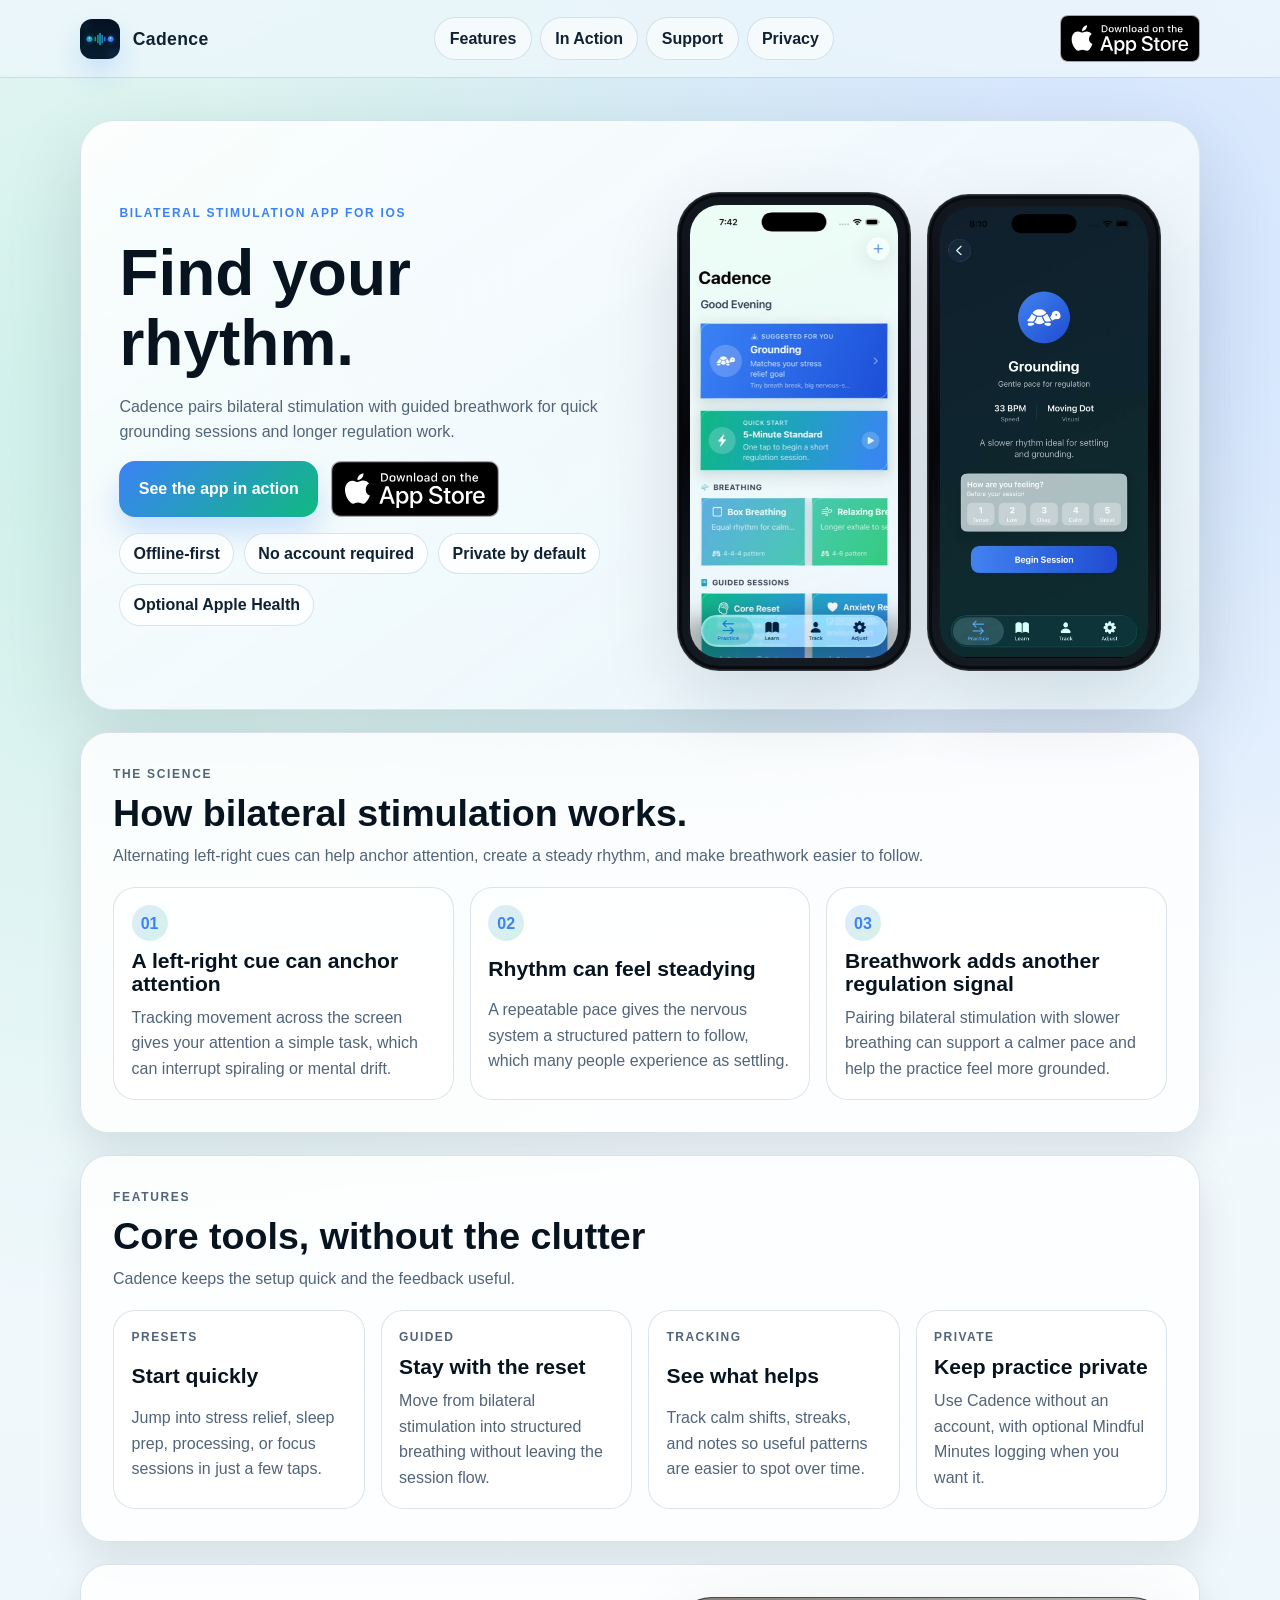
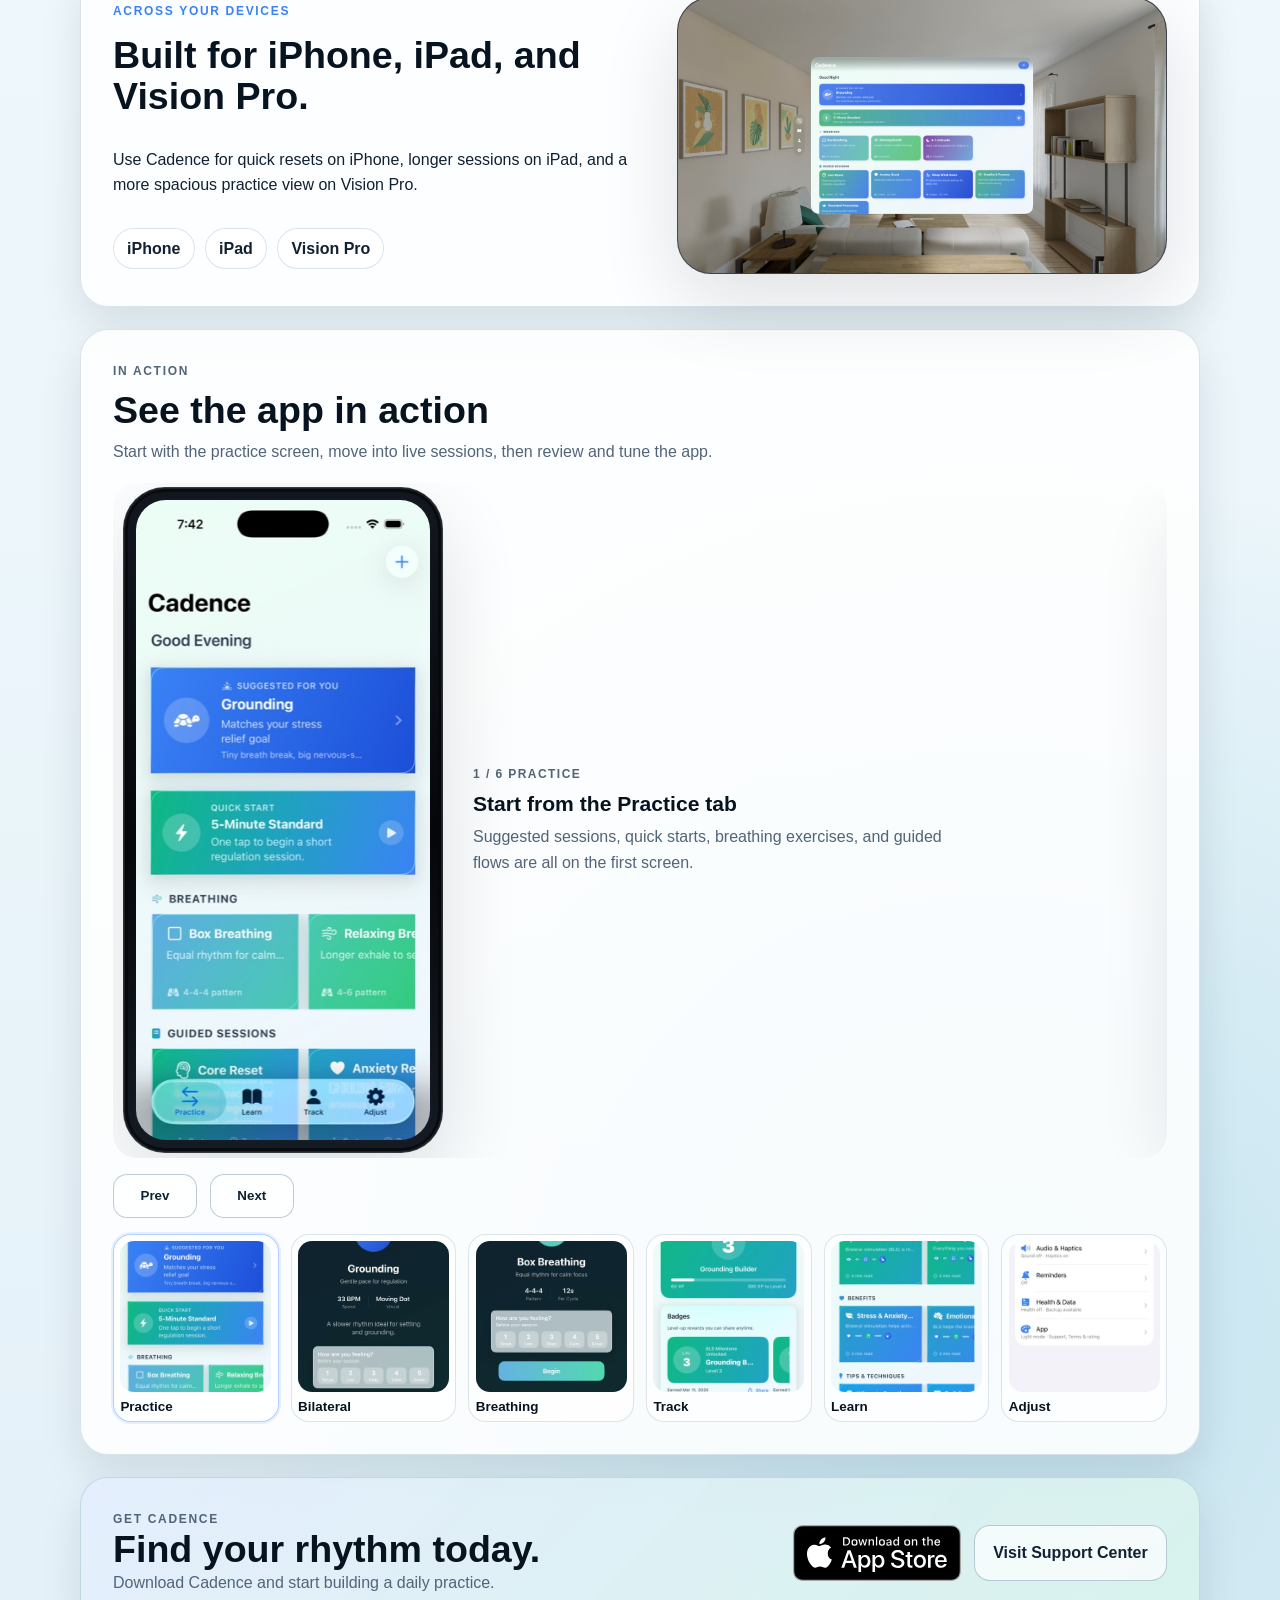
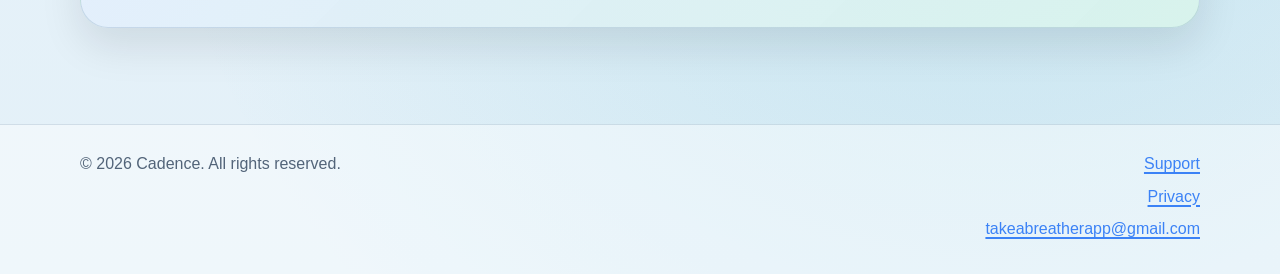
==== docs/index.html @ 5c829cdb "Publish site" ====
<!doctype html>
<html lang="en">
  <head>
    <meta charset="utf-8" />
    <meta name="viewport" content="width=device-width, initial-scale=1" />
    <title>Cadence | Bilateral Stimulation App for iPhone, iPad, and Vision Pro</title>
    <meta
      name="description"
      content="Cadence pairs bilateral stimulation with guided breathwork for quick grounding sessions, everyday resets, and daily practice on iPhone, iPad, and Vision Pro."
    />
    <link rel="canonical" href="https://paulgovan.github.io/Cadence/" />

    <link rel="icon" type="image/png" sizes="32x32" href="./assets/favicon-32.png" />
    <link rel="icon" type="image/png" sizes="16x16" href="./assets/favicon-16.png" />
    <link rel="apple-touch-icon" sizes="180x180" href="./assets/apple-touch-icon.png" />

    <meta property="og:type" content="website" />
    <meta property="og:title" content="Cadence | Bilateral Stimulation App for iPhone, iPad, and Vision Pro" />
    <meta
      property="og:description"
      content="Cadence pairs bilateral stimulation with guided breathwork for everyday resets and daily practice on iPhone, iPad, and Vision Pro."
    />
    <meta property="og:image" content="https://paulgovan.github.io/Cadence/assets/og-image.png" />
    <meta property="og:url" content="https://paulgovan.github.io/Cadence/" />
    <meta name="twitter:card" content="summary_large_image" />

    <link rel="stylesheet" href="./styles.css" />

    <script type="application/ld+json">
      {
        "@context": "https://schema.org",
        "@type": "SoftwareApplication",
        "name": "Cadence",
        "operatingSystem": "iOS, iPadOS, visionOS",
        "applicationCategory": "HealthApplication",
        "description": "Cadence pairs bilateral stimulation with guided breathwork for quick grounding sessions, everyday resets, and daily practice on iPhone, iPad, and Vision Pro.",
        "url": "https://paulgovan.github.io/Cadence/",
        "image": "https://paulgovan.github.io/Cadence/assets/app-icon.png",
        "screenshot": "https://paulgovan.github.io/Cadence/assets/media/practice-iphone.jpg",
        "offers": {
          "@type": "Offer",
          "price": "0",
          "priceCurrency": "USD"
        }
      }
    </script>
  </head>
  <body>
    <div class="page-shell">
      <header class="site-header">
        <div class="container header-inner">
          <a class="brand-link" href="./index.html" aria-label="Cadence home">
            <img src="./assets/app-icon.png" alt="Cadence app icon" width="40" height="40" />
            <span>Cadence</span>
          </a>

          <nav class="nav-links" aria-label="Primary navigation">
            <a href="#features">Features</a>
            <a href="#media">In Action</a>
            <a href="./support.html">Support</a>
            <a href="./privacy.html">Privacy</a>
          </nav>

          <a class="app-store-badge header-cta" href="https://apps.apple.com/us/app/cadence-bilateral-stimulation/id6760571574" aria-label="Download Cadence on the App Store">
            <img
              src="./assets/app-store-badge.svg"
              alt="Download on the App Store"
              width="140"
              height="47"
              loading="eager"
              decoding="async"
            />
          </a>
        </div>
      </header>

      <main class="container">
        <section class="hero section">
          <div class="hero-copy">
            <p class="eyebrow">BILATERAL STIMULATION APP FOR IOS</p>
            <h1>Find your rhythm.</h1>
            <p class="lead">
              Cadence pairs bilateral stimulation with guided breathwork
              for quick grounding sessions and longer regulation work.
            </p>

            <div class="action-row">
              <a class="button button-primary" href="#media">See the app in action</a>
              <a class="app-store-badge" href="https://apps.apple.com/us/app/cadence-bilateral-stimulation/id6760571574" aria-label="Download Cadence on the App Store">
                <img
                  src="./assets/app-store-badge.svg"
                  alt="Download on the App Store"
                  width="168"
                  height="56"
                  loading="eager"
                  decoding="async"
                />
              </a>
            </div>

            <ul class="tag-list" aria-label="Cadence highlights">
              <li>Offline-first</li>
              <li>No account required</li>
              <li>Private by default</li>
              <li>Optional Apple Health</li>
            </ul>
          </div>

          <div class="hero-stage" aria-label="Cadence interface preview">
            <div class="device-frame device-frame-phone hero-primary">
              <img
                src="./assets/media/practice-iphone.jpg"
                alt="Cadence practice tab with suggested session, breathing exercises, and guided sessions"
                width="760"
                height="1652"
                loading="eager"
                decoding="async"
              />
            </div>

            <div class="device-frame device-frame-phone hero-secondary">
              <video
                autoplay
                muted
                loop
                playsinline
                preload="metadata"
                poster="./assets/media/emdr-demo-poster.jpg"
                aria-label="Cadence bilateral session preview"
              >
                <source src="./assets/media/emdr-demo.mp4" type="video/mp4" />
              </video>
            </div>
          </div>
        </section>

        <section id="science" class="section section-panel">
          <div class="section-intro">
            <p class="eyebrow">The Science</p>
            <h2>How bilateral stimulation works.</h2>
            <p>Alternating left-right cues can help anchor attention, create a steady rhythm, and make breathwork easier to follow.</p>
          </div>

          <div class="signal-grid">
            <article class="signal-card">
              <span class="signal-label">01</span>
              <h3>A left-right cue can anchor attention</h3>
              <p>Tracking movement across the screen gives your attention a simple task, which can interrupt spiraling or mental drift.</p>
            </article>

            <article class="signal-card">
              <span class="signal-label">02</span>
              <h3>Rhythm can feel steadying</h3>
              <p>A repeatable pace gives the nervous system a structured pattern to follow, which many people experience as settling.</p>
            </article>

            <article class="signal-card">
              <span class="signal-label">03</span>
              <h3>Breathwork adds another regulation signal</h3>
              <p>Pairing bilateral stimulation with slower breathing can support a calmer pace and help the practice feel more grounded.</p>
            </article>
          </div>
        </section>

        <section id="features" class="section section-panel">
          <div class="section-intro">
            <p class="eyebrow">Features</p>
            <h2>Core tools, without the clutter</h2>
            <p>Cadence keeps the setup quick and the feedback useful.</p>
          </div>

          <div class="feature-grid feature-grid-compact">
            <article class="feature-card">
              <p class="feature-kicker">Presets</p>
              <h3>Start quickly</h3>
              <p>Jump into stress relief, sleep prep, processing, or focus sessions in just a few taps.</p>
            </article>

            <article class="feature-card">
              <p class="feature-kicker">Guided</p>
              <h3>Stay with the reset</h3>
              <p>Move from bilateral stimulation into structured breathing without leaving the session flow.</p>
            </article>

            <article class="feature-card">
              <p class="feature-kicker">Tracking</p>
              <h3>See what helps</h3>
              <p>Track calm shifts, streaks, and notes so useful patterns are easier to spot over time.</p>
            </article>

            <article class="feature-card">
              <p class="feature-kicker">Private</p>
              <h3>Keep practice private</h3>
              <p>Use Cadence without an account, with optional Mindful Minutes logging when you want it.</p>
            </article>
          </div>
        </section>

        <section class="section section-panel availability-section">
          <div class="availability-layout">
            <div class="availability-copy">
              <p class="eyebrow">Across Your Devices</p>
              <h2>Built for iPhone, iPad, and Vision Pro.</h2>
              <p>Use Cadence for quick resets on iPhone, longer sessions on iPad, and a more spacious practice view on Vision Pro.</p>

              <ul class="tag-list" aria-label="Supported platforms">
                <li>iPhone</li>
                <li>iPad</li>
                <li>Vision Pro</li>
              </ul>
            </div>

            <div class="availability-stage">
              <div class="device-frame availability-device">
                <img
                  src="./assets/media/practice-vision.jpg"
                  alt="Cadence practice screen on Apple Vision Pro"
                  width="1440"
                  height="810"
                  loading="lazy"
                  decoding="async"
                />
              </div>
            </div>
          </div>
        </section>

        <section id="media" class="section section-panel">
          <div class="section-intro">
            <p class="eyebrow">In Action</p>
            <h2>See the app in action</h2>
            <p>Start with the practice screen, move into live sessions, then review and tune the app.</p>
          </div>

          <div class="carousel-shell" data-carousel>
            <div class="carousel-viewport" tabindex="0" aria-label="Cadence media carousel">
              <div class="carousel-track" data-carousel-track>
                <article class="carousel-slide" data-thumb-label="Practice">
                  <div class="carousel-stage">
                    <div class="carousel-media">
                      <div class="device-frame device-frame-phone">
                        <img
                          src="./assets/media/practice-iphone.jpg"
                          alt="Cadence practice screen with suggested sessions, quick start, breathing exercises, and guided sessions"
                          width="760"
                          height="1652"
                          loading="lazy"
                          decoding="async"
                        />
                      </div>
                    </div>
                    <div class="carousel-copy">
                      <p class="feature-kicker">1 / 6 Practice</p>
                      <h3>Start from the Practice tab</h3>
                      <p>Suggested sessions, quick starts, breathing exercises, and guided flows are all on the first screen.</p>
                    </div>
                  </div>
                </article>

                <article class="carousel-slide" data-thumb-label="Bilateral">
                  <div class="carousel-stage">
                    <div class="carousel-media">
                      <div class="device-frame device-frame-phone">
                        <video muted loop playsinline preload="metadata" poster="./assets/media/emdr-demo-poster.jpg">
                          <source src="./assets/media/emdr-demo.mp4" type="video/mp4" />
                        </video>
                      </div>
                    </div>
                    <div class="carousel-copy">
                      <p class="feature-kicker">2 / 6 Bilateral session</p>
                      <h3>Follow a clean left-right cue</h3>
                      <p>Moving Dot, Light Bar, and Jet Stream keep the rhythm easy to track.</p>
                    </div>
                  </div>
                </article>

                <article class="carousel-slide" data-thumb-label="Breathing">
                  <div class="carousel-stage">
                    <div class="carousel-media">
                      <div class="device-frame device-frame-phone">
                        <video muted loop playsinline preload="metadata" poster="./assets/media/breathing-demo-poster.jpg">
                          <source src="./assets/media/breathing-demo.mp4" type="video/mp4" />
                        </video>
                      </div>
                    </div>
                    <div class="carousel-copy">
                      <p class="feature-kicker">3 / 6 Breathing</p>
                      <h3>Switch into paced breath work</h3>
                      <p>Use structured inhale, hold, and exhale timing when you want a steadier reset.</p>
                    </div>
                  </div>
                </article>

                <article class="carousel-slide" data-thumb-label="Track">
                  <div class="carousel-stage">
                    <div class="carousel-media">
                      <div class="device-frame device-frame-phone">
                        <img
                          src="./assets/media/track-iphone.jpg"
                          alt="Cadence track screen showing level progress, badges, and session stats"
                          width="760"
                          height="1652"
                          loading="lazy"
                          decoding="async"
                        />
                      </div>
                    </div>
                    <div class="carousel-copy">
                      <p class="feature-kicker">4 / 6 Track</p>
                      <h3>Review streaks and progress</h3>
                      <p>See levels, badges, session totals, and calm-shift history in one place.</p>
                    </div>
                  </div>
                </article>

                <article class="carousel-slide" data-thumb-label="Learn">
                  <div class="carousel-stage">
                    <div class="carousel-media">
                      <div class="device-frame device-frame-phone">
                        <img
                          src="./assets/media/learn-iphone.jpg"
                          alt="Cadence learn screen with articles grouped by basics, benefits, and techniques"
                          width="760"
                          height="1652"
                          loading="lazy"
                          decoding="async"
                        />
                      </div>
                    </div>
                    <div class="carousel-copy">
                      <p class="feature-kicker">5 / 6 Learn</p>
                      <h3>Keep the context close</h3>
                      <p>Read basics, benefits, science, and technique guidance without leaving the app.</p>
                    </div>
                  </div>
                </article>

                <article class="carousel-slide" data-thumb-label="Adjust">
                  <div class="carousel-stage">
                    <div class="carousel-media">
                      <div class="device-frame device-frame-phone">
                        <img
                          src="./assets/media/adjust-iphone.jpg"
                          alt="Cadence adjust screen with settings for session visuals, audio and haptics, reminders, and health data"
                          width="760"
                          height="1652"
                          loading="lazy"
                          decoding="async"
                        />
                      </div>
                    </div>
                    <div class="carousel-copy">
                      <p class="feature-kicker">6 / 6 Adjust</p>
                      <h3>Tune the app to your pace</h3>
                      <p>Change visuals, timing, audio, reminders, and Health settings in a few taps.</p>
                    </div>
                  </div>
                </article>
              </div>
            </div>

            <div class="carousel-controls">
              <div class="carousel-buttons">
                <button class="carousel-button" type="button" data-carousel-prev aria-label="Previous item">
                  Prev
                </button>
                <button class="carousel-button" type="button" data-carousel-next aria-label="Next item">
                  Next
                </button>
              </div>

              <div class="carousel-thumbs" data-carousel-thumbs aria-label="Carousel navigation"></div>
            </div>
          </div>
        </section>

        <section class="band section">
          <div>
            <p class="eyebrow">Get Cadence</p>
            <h2>Find your rhythm today.</h2>
            <p>Download Cadence and start building a daily practice.</p>
          </div>

          <div class="band-actions">
            <a class="app-store-badge" href="https://apps.apple.com/us/app/cadence-bilateral-stimulation/id6760571574" aria-label="Download Cadence on the App Store">
              <img
                src="./assets/app-store-badge.svg"
                alt="Download on the App Store"
                width="168"
                height="56"
                loading="lazy"
                decoding="async"
              />
            </a>
            <a class="button button-secondary" href="./support.html">Visit Support Center</a>
          </div>
        </section>
      </main>

      <footer class="site-footer">
        <div class="container footer-inner">
          <div>
            <p>&copy; 2026 Cadence. All rights reserved.</p>
          </div>

          <div class="footer-links">
            <a href="./support.html">Support</a>
            <a href="./privacy.html">Privacy</a>
            <a href="mailto:takeabreatherapp@gmail.com">takeabreatherapp@gmail.com</a>
          </div>
        </div>
      </footer>
    </div>

    <script>
      (function () {
        var carousels = document.querySelectorAll("[data-carousel]");

        carousels.forEach(function (root) {
          var viewport = root.querySelector(".carousel-viewport");
          var track = root.querySelector("[data-carousel-track]");
          var slides = Array.from(root.querySelectorAll(".carousel-slide"));
          var thumbsContainer = root.querySelector("[data-carousel-thumbs]");
          var prevButton = root.querySelector("[data-carousel-prev]");
          var nextButton = root.querySelector("[data-carousel-next]");
          var index = 0;

          if (!track || !slides.length || !thumbsContainer || !prevButton || !nextButton) {
            return;
          }

          slides.forEach(function (slide, slideIndex) {
            var thumb = document.createElement("button");
            var visual = slide.querySelector("img, video");
            var src = "";
            var label = slide.getAttribute("data-thumb-label") || "Item " + (slideIndex + 1);

            if (visual) {
              src = visual.tagName === "VIDEO" ? visual.getAttribute("poster") || "" : visual.getAttribute("src") || "";
            }

            thumb.type = "button";
            thumb.className = "carousel-thumb";
            thumb.setAttribute("aria-label", "Go to " + label);
            thumb.innerHTML =
              '<span class="carousel-thumb-media">' +
              (src ? '<img src="' + src + '" alt="" loading="lazy" decoding="async" />' : "") +
              "</span>" +
              '<span class="carousel-thumb-label">' + label + "</span>";
            thumb.addEventListener("click", function () {
              update(slideIndex);
            });
            thumbsContainer.appendChild(thumb);
          });

          var thumbs = Array.from(thumbsContainer.querySelectorAll(".carousel-thumb"));

          function syncVideos(activeIndex) {
            slides.forEach(function (slide, slideIndex) {
              slide.setAttribute("aria-hidden", slideIndex === activeIndex ? "false" : "true");

              slide.querySelectorAll("video").forEach(function (video) {
                video.pause();
                if (slideIndex !== activeIndex) {
                  video.currentTime = 0;
                }
              });
            });

            slides[activeIndex].querySelectorAll("video").forEach(function (video) {
              var playAttempt = video.play();
              if (playAttempt && typeof playAttempt.catch === "function") {
                playAttempt.catch(function () {});
              }
            });
          }

          function syncThumbScroll(activeIndex, behavior) {
            var activeThumb = thumbs[activeIndex];

            if (!activeThumb || typeof thumbsContainer.scrollTo !== "function") {
              return;
            }

            var targetLeft = activeThumb.offsetLeft - (thumbsContainer.clientWidth - activeThumb.clientWidth) / 2;
            thumbsContainer.scrollTo({
              left: Math.max(0, targetLeft),
              behavior: behavior || "auto"
            });
          }

          function update(nextIndex, thumbBehavior) {
            index = (nextIndex + slides.length) % slides.length;
            track.style.transform = "translateX(-" + index * 100 + "%)";

            thumbs.forEach(function (thumb, thumbIndex) {
              var active = thumbIndex === index;
              thumb.classList.toggle("is-active", active);
              thumb.setAttribute("aria-current", active ? "true" : "false");
            });

            syncThumbScroll(index, thumbBehavior);
            syncVideos(index);
          }

          prevButton.addEventListener("click", function () {
            update(index - 1, "smooth");
          });

          nextButton.addEventListener("click", function () {
            update(index + 1, "smooth");
          });

          viewport.addEventListener("keydown", function (event) {
            if (event.key === "ArrowLeft") {
              event.preventDefault();
              update(index - 1, "smooth");
            }

            if (event.key === "ArrowRight") {
              event.preventDefault();
              update(index + 1, "smooth");
            }
          });

          update(0, "auto");
        });
      })();
    </script>
  </body>
</html>
---- docs/styles.css ----
:root {
  --font-heading:
    -apple-system, BlinkMacSystemFont, "SF Pro Display", "Avenir Next", "Segoe UI", sans-serif;
  --font-body:
    -apple-system, BlinkMacSystemFont, "SF Pro Text", "Avenir Next", "Segoe UI", sans-serif;

  --bg: #eef7fb;
  --bg-soft: #f8fcff;
  --surface: rgba(255, 255, 255, 0.86);
  --surface-strong: #ffffff;
  --surface-ink: #07131f;
  --ink: #102132;
  --muted: #526479;
  --line: rgba(38, 88, 122, 0.16);
  --line-strong: rgba(38, 88, 122, 0.3);

  --brand-blue: #3b82f6;
  --brand-teal: #22a2c4;
  --brand-emerald: #10b981;

  --shadow-lg: 0 28px 80px rgba(7, 19, 31, 0.12);
  --shadow-md: 0 18px 42px rgba(7, 19, 31, 0.1);
  --shadow-sm: 0 10px 24px rgba(7, 19, 31, 0.08);
  --focus: rgba(59, 130, 246, 0.35);
}

@media (prefers-color-scheme: dark) {
  :root {
    --bg: #04111d;
    --bg-soft: #091a2a;
    --surface: rgba(9, 26, 42, 0.84);
    --surface-strong: rgba(12, 30, 48, 0.96);
    --surface-ink: #e7f6ff;
    --ink: #e7f6ff;
    --muted: #9eb5c7;
    --line: rgba(102, 157, 204, 0.18);
    --line-strong: rgba(102, 157, 204, 0.32);
    --shadow-lg: 0 28px 80px rgba(0, 0, 0, 0.28);
    --shadow-md: 0 18px 42px rgba(0, 0, 0, 0.24);
    --shadow-sm: 0 10px 24px rgba(0, 0, 0, 0.22);
    --focus: rgba(96, 165, 250, 0.44);
  }
}

* {
  box-sizing: border-box;
}

html,
body {
  margin: 0;
  min-height: 100%;
}

body {
  font-family: var(--font-body);
  color: var(--ink);
  line-height: 1.6;
  background:
    radial-gradient(circle at 12% 12%, rgba(16, 185, 129, 0.18), transparent 28%),
    radial-gradient(circle at 84% 8%, rgba(59, 130, 246, 0.22), transparent 26%),
    radial-gradient(circle at 78% 84%, rgba(34, 162, 196, 0.18), transparent 28%),
    linear-gradient(180deg, var(--bg-soft) 0%, var(--bg) 48%, #e3f0f8 100%);
}

body::before {
  content: "";
  position: fixed;
  inset: 0;
  pointer-events: none;
  background-image:
    linear-gradient(rgba(255, 255, 255, 0.18) 1px, transparent 1px),
    linear-gradient(90deg, rgba(255, 255, 255, 0.14) 1px, transparent 1px);
  background-size: 38px 38px;
  -webkit-mask-image: linear-gradient(180deg, rgba(0, 0, 0, 0.32), transparent 72%);
  mask-image: linear-gradient(180deg, rgba(0, 0, 0, 0.32), transparent 72%);
  opacity: 0.42;
}

img,
video {
  display: block;
  max-width: 100%;
}

a {
  color: var(--brand-blue);
  text-decoration-thickness: 2px;
  text-underline-offset: 0.16em;
}

a:hover {
  color: var(--brand-emerald);
}

a:focus-visible,
button:focus-visible,
summary:focus-visible {
  outline: 3px solid var(--focus);
  outline-offset: 3px;
}

.page-shell {
  overflow-x: hidden;
}

.container {
  width: min(1120px, calc(100% - 2rem));
  margin: 0 auto;
}

.site-header {
  position: sticky;
  top: 0;
  z-index: 40;
  -webkit-backdrop-filter: blur(16px);
  backdrop-filter: blur(16px);
  background: rgba(238, 247, 251, 0.72);
  border-bottom: 1px solid var(--line);
}

@media (prefers-color-scheme: dark) {
  .site-header {
    background: rgba(4, 17, 29, 0.72);
  }
}

.header-inner {
  display: flex;
  align-items: center;
  justify-content: space-between;
  gap: 1rem;
  padding: 0.95rem 0;
}

.brand-link {
  display: inline-flex;
  align-items: center;
  gap: 0.8rem;
  color: var(--ink);
  font-family: var(--font-heading);
  font-size: 1.1rem;
  font-weight: 700;
  letter-spacing: 0.02em;
  text-decoration: none;
}

.brand-link img {
  width: 40px;
  height: 40px;
  border-radius: 12px;
  box-shadow: 0 14px 28px rgba(59, 130, 246, 0.2);
}

.nav-links {
  display: flex;
  align-items: center;
  justify-content: center;
  flex-wrap: wrap;
  gap: 0.5rem;
}

.nav-links a {
  padding: 0.5rem 0.9rem;
  border: 1px solid var(--line);
  border-radius: 999px;
  color: var(--ink);
  text-decoration: none;
  font-weight: 600;
  background: rgba(255, 255, 255, 0.56);
  transition: transform 0.2s ease, border-color 0.2s ease, background 0.2s ease;
}

.nav-links a:hover,
.nav-links a[aria-current="page"] {
  transform: translateY(-1px);
  border-color: var(--line-strong);
  background: rgba(255, 255, 255, 0.92);
}

@media (prefers-color-scheme: dark) {
  .nav-links a {
    background: rgba(9, 26, 42, 0.72);
  }

  .nav-links a:hover,
  .nav-links a[aria-current="page"] {
    background: rgba(12, 30, 48, 0.96);
  }
}

.header-cta {
  white-space: nowrap;
}

main {
  padding: 1.2rem 0 4rem;
}

.section {
  margin-top: 1.4rem;
}

.section-panel,
.stack-card,
.legal-card,
.band {
  border: 1px solid var(--line);
  border-radius: 28px;
  background: var(--surface);
  box-shadow: var(--shadow-md);
}

.section-panel {
  padding: clamp(1.3rem, 2.8vw, 2rem);
}

.page-hero,
.hero {
  border-radius: 34px;
  padding: clamp(1.4rem, 3vw, 2.4rem);
  background:
    linear-gradient(145deg, rgba(255, 255, 255, 0.88) 0%, rgba(234, 246, 252, 0.94) 100%);
  border: 1px solid rgba(38, 88, 122, 0.14);
  box-shadow: var(--shadow-lg);
}

@media (prefers-color-scheme: dark) {
  .page-hero,
  .hero {
    background:
      linear-gradient(145deg, rgba(9, 26, 42, 0.92) 0%, rgba(12, 30, 48, 0.96) 100%);
  }
}

.hero {
  display: grid;
  grid-template-columns: minmax(0, 1fr) minmax(320px, 0.95fr);
  gap: clamp(1.5rem, 4vw, 3rem);
  align-items: center;
}

.hero-copy {
  display: grid;
  gap: 1rem;
}

.eyebrow,
.feature-kicker {
  margin: 0;
  text-transform: uppercase;
  letter-spacing: 0.14em;
  font-size: 0.75rem;
  font-weight: 700;
  color: var(--brand-blue);
}

.feature-kicker {
  letter-spacing: 0.12em;
}

h1,
h2,
h3,
strong {
  font-family: var(--font-heading);
}

h1,
h2,
h3 {
  margin: 0;
  line-height: 1.08;
  color: var(--surface-ink);
}

h1 {
  font-size: clamp(2.3rem, 5vw, 4.1rem);
}

h2 {
  font-size: clamp(1.5rem, 3vw, 2.35rem);
}

h3 {
  font-size: clamp(1.05rem, 2.4vw, 1.32rem);
}

.lead,
.micro-copy,
.section-intro p,
.feature-card p,
.signal-card p,
.carousel-copy p,
.stack-card p,
.stack-card li,
.legal-card p,
.legal-card li,
.band p,
.site-footer p,
.faq-grid p {
  margin: 0;
  color: var(--muted);
}

.action-row,
.band-actions,
.carousel-buttons {
  display: flex;
  flex-wrap: wrap;
  gap: 0.8rem;
}

.button {
  display: inline-flex;
  align-items: center;
  justify-content: center;
  min-height: 48px;
  padding: 0.85rem 1.15rem;
  border-radius: 16px;
  border: 1px solid transparent;
  font-weight: 700;
  text-decoration: none;
  transition: transform 0.22s ease, box-shadow 0.22s ease, border-color 0.22s ease;
}

.button:hover {
  transform: translateY(-1px);
}

.button-primary {
  color: #ffffff;
  background: linear-gradient(135deg, var(--brand-blue) 0%, var(--brand-emerald) 100%);
  box-shadow: 0 16px 28px rgba(59, 130, 246, 0.22);
}

.button-primary:hover {
  color: #ffffff;
}

.button-secondary {
  color: var(--ink);
  border-color: var(--line-strong);
  background: rgba(255, 255, 255, 0.7);
}

.button-text {
  color: var(--brand-blue);
  background: transparent;
}

.app-store-badge {
  display: inline-flex;
  align-items: center;
  justify-content: center;
  line-height: 0;
  text-decoration: none;
  transition: transform 0.22s ease, opacity 0.22s ease;
}

.app-store-badge:hover {
  color: inherit;
  opacity: 0.88;
  transform: translateY(-1px);
}

.app-store-badge img {
  display: block;
  width: 168px;
  height: auto;
}

.header-cta.app-store-badge img {
  width: 140px;
}

@media (prefers-color-scheme: dark) {
  .button-secondary {
    background: rgba(12, 30, 48, 0.9);
  }
}

.tag-list {
  display: flex;
  flex-wrap: wrap;
  gap: 0.65rem;
  list-style: none;
  padding: 0;
  margin: 0;
}

.tag-list li {
  padding: 0.42rem 0.82rem;
  border-radius: 999px;
  border: 1px solid var(--line);
  background: rgba(255, 255, 255, 0.76);
  font-weight: 600;
  color: var(--ink);
}

@media (prefers-color-scheme: dark) {
  .tag-list li {
    background: rgba(12, 30, 48, 0.9);
  }
}

.hero-stage {
  display: grid;
  grid-template-columns: repeat(2, minmax(0, 1fr));
  gap: 1rem;
  align-items: end;
}

.hero-note {
  grid-column: 1 / -1;
  margin: 0;
  padding: 0.95rem 1rem;
  border-radius: 20px;
  border: 1px solid var(--line);
  background: rgba(255, 255, 255, 0.7);
  font-weight: 600;
  color: var(--surface-ink);
  box-shadow: var(--shadow-sm);
}

@media (prefers-color-scheme: dark) {
  .hero-note {
    background: rgba(12, 30, 48, 0.88);
  }
}

.device-frame {
  position: relative;
  overflow: hidden;
  border-radius: 34px;
  background: linear-gradient(180deg, #09111a 0%, #18202c 100%);
  border: 1px solid rgba(255, 255, 255, 0.2);
  box-shadow:
    var(--shadow-lg),
    0 0 0 1px rgba(255, 255, 255, 0.05) inset;
}

.device-frame img,
.device-frame video {
  width: 100%;
  height: auto;
}

.device-frame-phone {
  width: 100%;
  max-width: 320px;
  padding: 12px;
  border-radius: 42px;
  background: linear-gradient(180deg, #141922 0%, #05070b 52%, #171d26 100%);
  border-color: rgba(255, 255, 255, 0.14);
  box-shadow:
    var(--shadow-lg),
    0 0 0 1px rgba(255, 255, 255, 0.05) inset,
    0 0 0 4px rgba(5, 7, 11, 0.72) inset;
}

.device-frame-phone::after {
  content: "";
  position: absolute;
  inset: 0;
  border-radius: inherit;
  box-shadow:
    inset 0 0 0 1px rgba(255, 255, 255, 0.05),
    inset 0 0 0 10px rgba(0, 0, 0, 0.08);
  pointer-events: none;
}

.device-frame-phone > * {
  position: relative;
  z-index: 1;
}

.device-frame-phone img,
.device-frame-phone video {
  border-radius: 30px;
  background: #000000;
}

.hero-primary {
  justify-self: end;
}

.hero-secondary {
  justify-self: start;
  margin-top: 2.2rem;
}

.section-intro {
  display: grid;
  gap: 0.55rem;
  margin-bottom: 1.15rem;
}

.signal-grid,
.feature-grid,
.support-layout,
.legal-grid {
  display: grid;
  gap: 1rem;
}

.signal-grid {
  grid-template-columns: repeat(3, minmax(0, 1fr));
}

.signal-card,
.feature-card {
  padding: 1.1rem;
  border-radius: 22px;
  border: 1px solid var(--line);
  background: linear-gradient(180deg, rgba(255, 255, 255, 0.72), rgba(255, 255, 255, 0.94));
  display: grid;
  gap: 0.55rem;
}

@media (prefers-color-scheme: dark) {
  .signal-card,
  .feature-card {
    background: linear-gradient(180deg, rgba(9, 26, 42, 0.82), rgba(12, 30, 48, 0.96));
  }
}

.signal-label {
  display: inline-flex;
  width: 2.25rem;
  height: 2.25rem;
  align-items: center;
  justify-content: center;
  border-radius: 999px;
  background: linear-gradient(135deg, rgba(59, 130, 246, 0.16), rgba(16, 185, 129, 0.18));
  color: var(--brand-blue);
  font-weight: 700;
}

.feature-grid {
  grid-template-columns: repeat(3, minmax(0, 1fr));
}

.feature-grid-compact {
  grid-template-columns: repeat(4, minmax(0, 1fr));
}

.availability-layout {
  display: grid;
  grid-template-columns: minmax(0, 1fr) minmax(320px, 0.9fr);
  gap: 1.25rem;
  align-items: center;
}

.availability-copy {
  display: grid;
  gap: 0.9rem;
}

.availability-stage {
  display: flex;
  justify-content: center;
}

.availability-device {
  width: min(100%, 520px);
}

.availability-device img {
  width: 100%;
  aspect-ratio: 16 / 9;
  object-fit: cover;
}

.carousel-shell {
  display: grid;
  gap: 1rem;
}

.carousel-viewport {
  overflow: hidden;
  border-radius: 24px;
}

.carousel-track {
  display: flex;
  transition: transform 0.35s ease;
  will-change: transform;
}

.carousel-slide {
  min-width: 100%;
}

.carousel-stage {
  display: grid;
  grid-template-columns: minmax(260px, 340px) minmax(0, 1fr);
  gap: 1.25rem;
  align-items: center;
}

.carousel-media {
  display: flex;
  justify-content: center;
  padding: 0.25rem 0;
}

.carousel-copy {
  display: grid;
  gap: 0.55rem;
  max-width: 31rem;
}

.carousel-controls {
  display: flex;
  align-items: center;
  justify-content: space-between;
  gap: 1rem;
  flex-wrap: wrap;
}

.carousel-button {
  min-width: 84px;
  min-height: 44px;
  padding: 0.72rem 1rem;
  border-radius: 14px;
  border: 1px solid var(--line-strong);
  background: rgba(255, 255, 255, 0.7);
  color: var(--ink);
  font-family: var(--font-heading);
  font-weight: 700;
  cursor: pointer;
}

@media (prefers-color-scheme: dark) {
  .carousel-button {
    background: rgba(12, 30, 48, 0.9);
  }
}

.carousel-thumbs {
  display: grid;
  grid-template-columns: repeat(6, minmax(0, 1fr));
  gap: 0.75rem;
  width: 100%;
}

.carousel-thumb {
  display: grid;
  gap: 0.45rem;
  padding: 0.4rem;
  border: 1px solid var(--line);
  border-radius: 18px;
  background: rgba(255, 255, 255, 0.72);
  text-align: left;
  cursor: pointer;
  transition: transform 0.2s ease, border-color 0.2s ease, box-shadow 0.2s ease;
}

.carousel-thumb:hover {
  transform: translateY(-1px);
}

.carousel-thumb-media {
  display: block;
  overflow: hidden;
  border-radius: 14px;
  background: rgba(7, 19, 31, 0.08);
  aspect-ratio: 1 / 1;
}

.carousel-thumb-media img {
  width: 100%;
  height: 100%;
  object-fit: cover;
}

.carousel-thumb-label {
  font-family: var(--font-heading);
  font-size: 0.84rem;
  font-weight: 700;
  color: var(--surface-ink);
}

.carousel-thumb.is-active {
  border-color: rgba(59, 130, 246, 0.38);
  box-shadow: 0 0 0 2px rgba(59, 130, 246, 0.12);
}

@media (prefers-color-scheme: dark) {
  .carousel-thumb {
    background: rgba(12, 30, 48, 0.9);
  }
}

.page-hero-compact {
  display: grid;
  gap: 0.85rem;
  max-width: 840px;
}

.support-layout {
  grid-template-columns: repeat(3, minmax(0, 1fr));
}

.stack-card,
.legal-card {
  padding: 1rem;
  display: grid;
  gap: 0.8rem;
}

.stack-card ul,
.legal-card ul {
  margin: 0;
  padding-left: 1.1rem;
}

.legal-grid {
  grid-template-columns: repeat(2, minmax(0, 1fr));
}

.faq-grid {
  display: grid;
  gap: 0.8rem;
}

.faq-grid details {
  padding: 1rem 1.05rem;
  border-radius: 20px;
  border: 1px solid var(--line);
  background: rgba(255, 255, 255, 0.7);
}

@media (prefers-color-scheme: dark) {
  .faq-grid details {
    background: rgba(12, 30, 48, 0.88);
  }
}

.faq-grid summary {
  cursor: pointer;
  font-family: var(--font-heading);
  font-size: 1rem;
  font-weight: 700;
  color: var(--surface-ink);
}

.faq-grid details p {
  margin-top: 0.7rem;
}

.band {
  padding: clamp(1.3rem, 2.8vw, 2rem);
  display: grid;
  grid-template-columns: minmax(0, 1fr) auto;
  gap: 1rem;
  align-items: center;
  background:
    linear-gradient(135deg, rgba(59, 130, 246, 0.12), rgba(16, 185, 129, 0.14)),
    var(--surface);
}

.site-footer {
  margin-top: 2rem;
  border-top: 1px solid var(--line);
  background: rgba(255, 255, 255, 0.42);
}

@media (prefers-color-scheme: dark) {
  .site-footer {
    background: rgba(9, 26, 42, 0.54);
  }
}

.footer-inner {
  display: flex;
  justify-content: space-between;
  gap: 1rem;
  padding: 1.6rem 0 2rem;
}

.footer-links {
  display: grid;
  gap: 0.45rem;
  justify-items: end;
}

@media (max-width: 1100px) {
  .hero {
    grid-template-columns: 1fr;
  }

  .feature-grid-compact {
    grid-template-columns: repeat(2, minmax(0, 1fr));
  }

  .signal-grid,
  .availability-layout,
  .support-layout,
  .legal-grid {
    grid-template-columns: repeat(2, minmax(0, 1fr));
  }
}

@media (max-width: 820px) {
  .header-inner,
  .footer-inner,
  .band {
    flex-direction: column;
    grid-template-columns: 1fr;
    align-items: flex-start;
  }

  .nav-links {
    justify-content: flex-start;
  }

  .hero-stage,
  .signal-grid,
  .feature-grid,
  .feature-grid-compact,
  .availability-layout,
  .support-layout,
  .legal-grid,
  .carousel-stage {
    grid-template-columns: 1fr;
  }

  .hero-primary,
  .hero-secondary {
    justify-self: center;
    margin-top: 0;
  }

  .footer-links {
    justify-items: start;
  }

  .carousel-thumbs {
    grid-template-columns: repeat(3, minmax(0, 1fr));
  }
}

@media (max-width: 640px) {
  .container {
    width: min(100% - 1rem, 1120px);
  }

  .carousel-controls {
    align-items: flex-start;
  }

  .carousel-button {
    min-width: 72px;
  }

  .header-cta.app-store-badge img {
    width: 132px;
  }

  .carousel-thumbs {
    display: flex;
    overflow-x: auto;
    padding-bottom: 0.3rem;
    scroll-snap-type: x proximity;
  }

  .carousel-thumb {
    min-width: 96px;
    scroll-snap-align: start;
  }
}

@media (prefers-reduced-motion: reduce) {
  *,
  *::before,
  *::after {
    animation: none !important;
    transition: none !important;
    scroll-behavior: auto !important;
  }
}
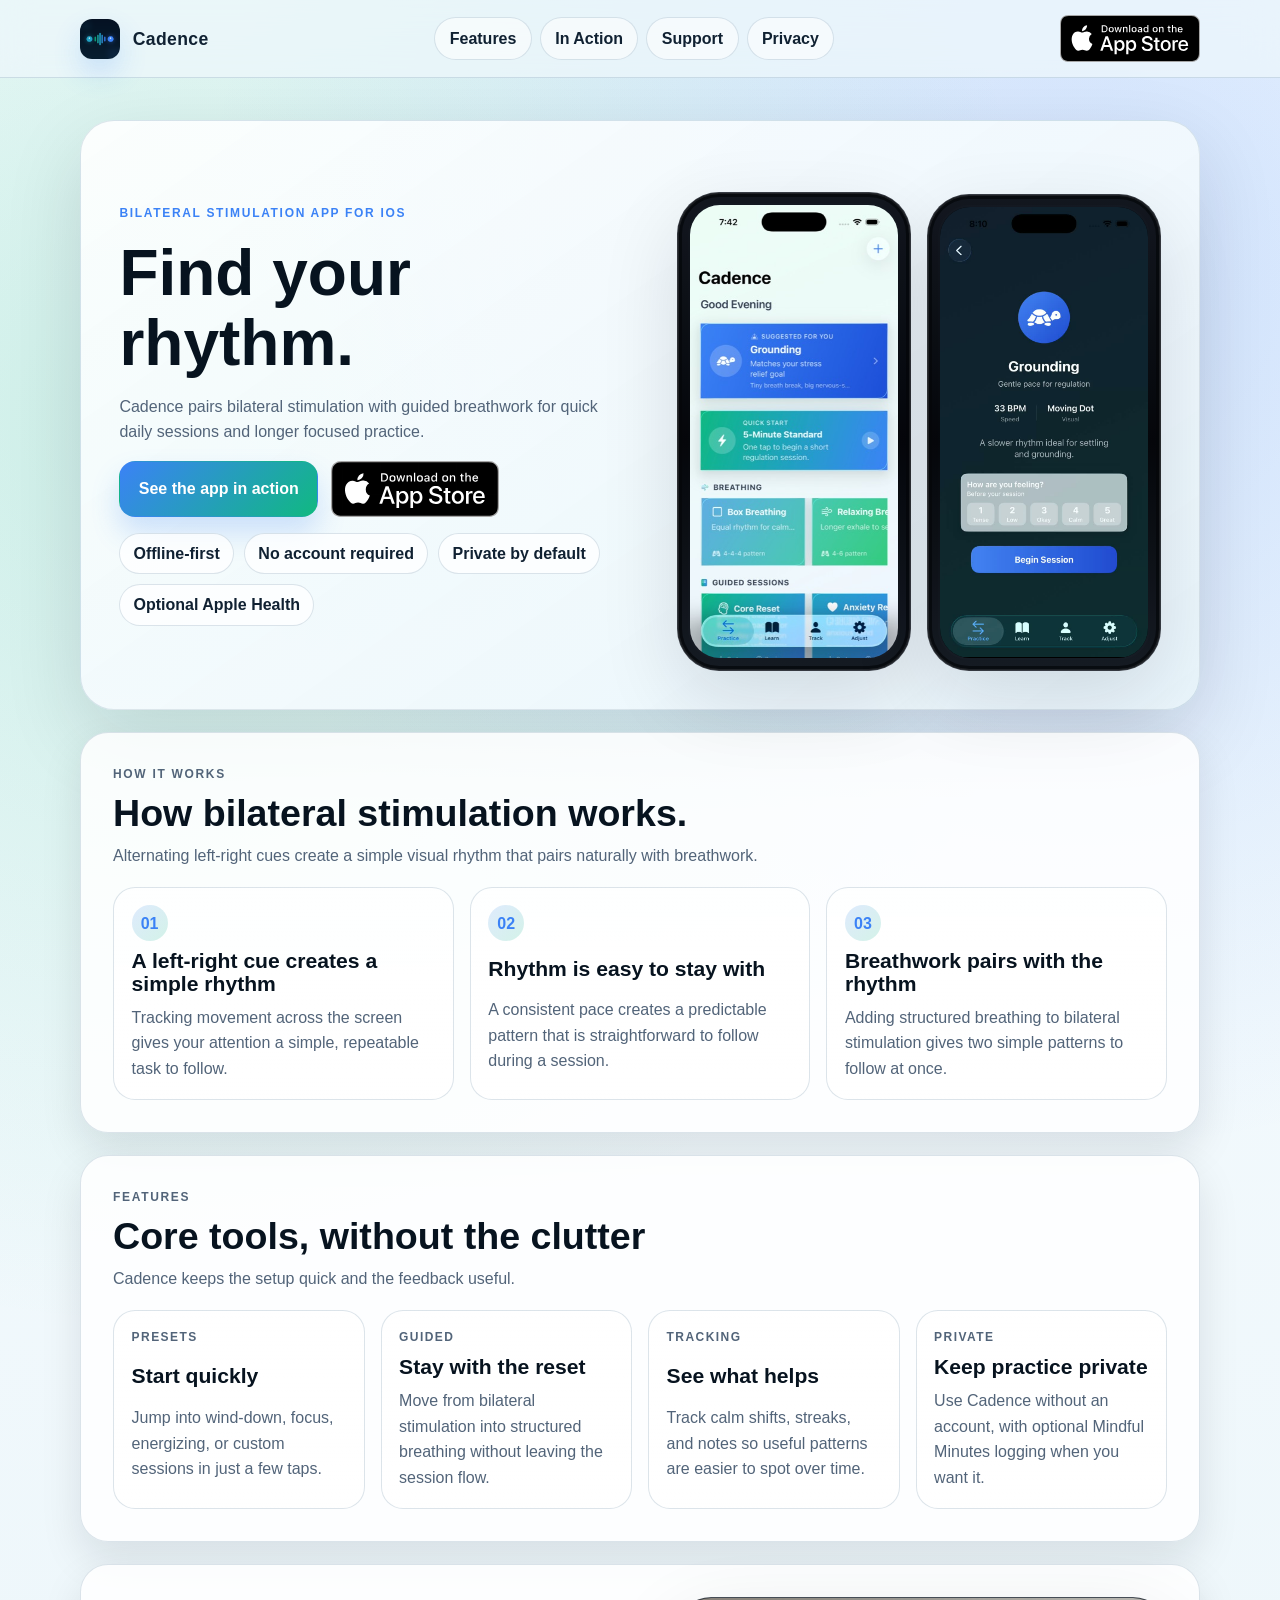
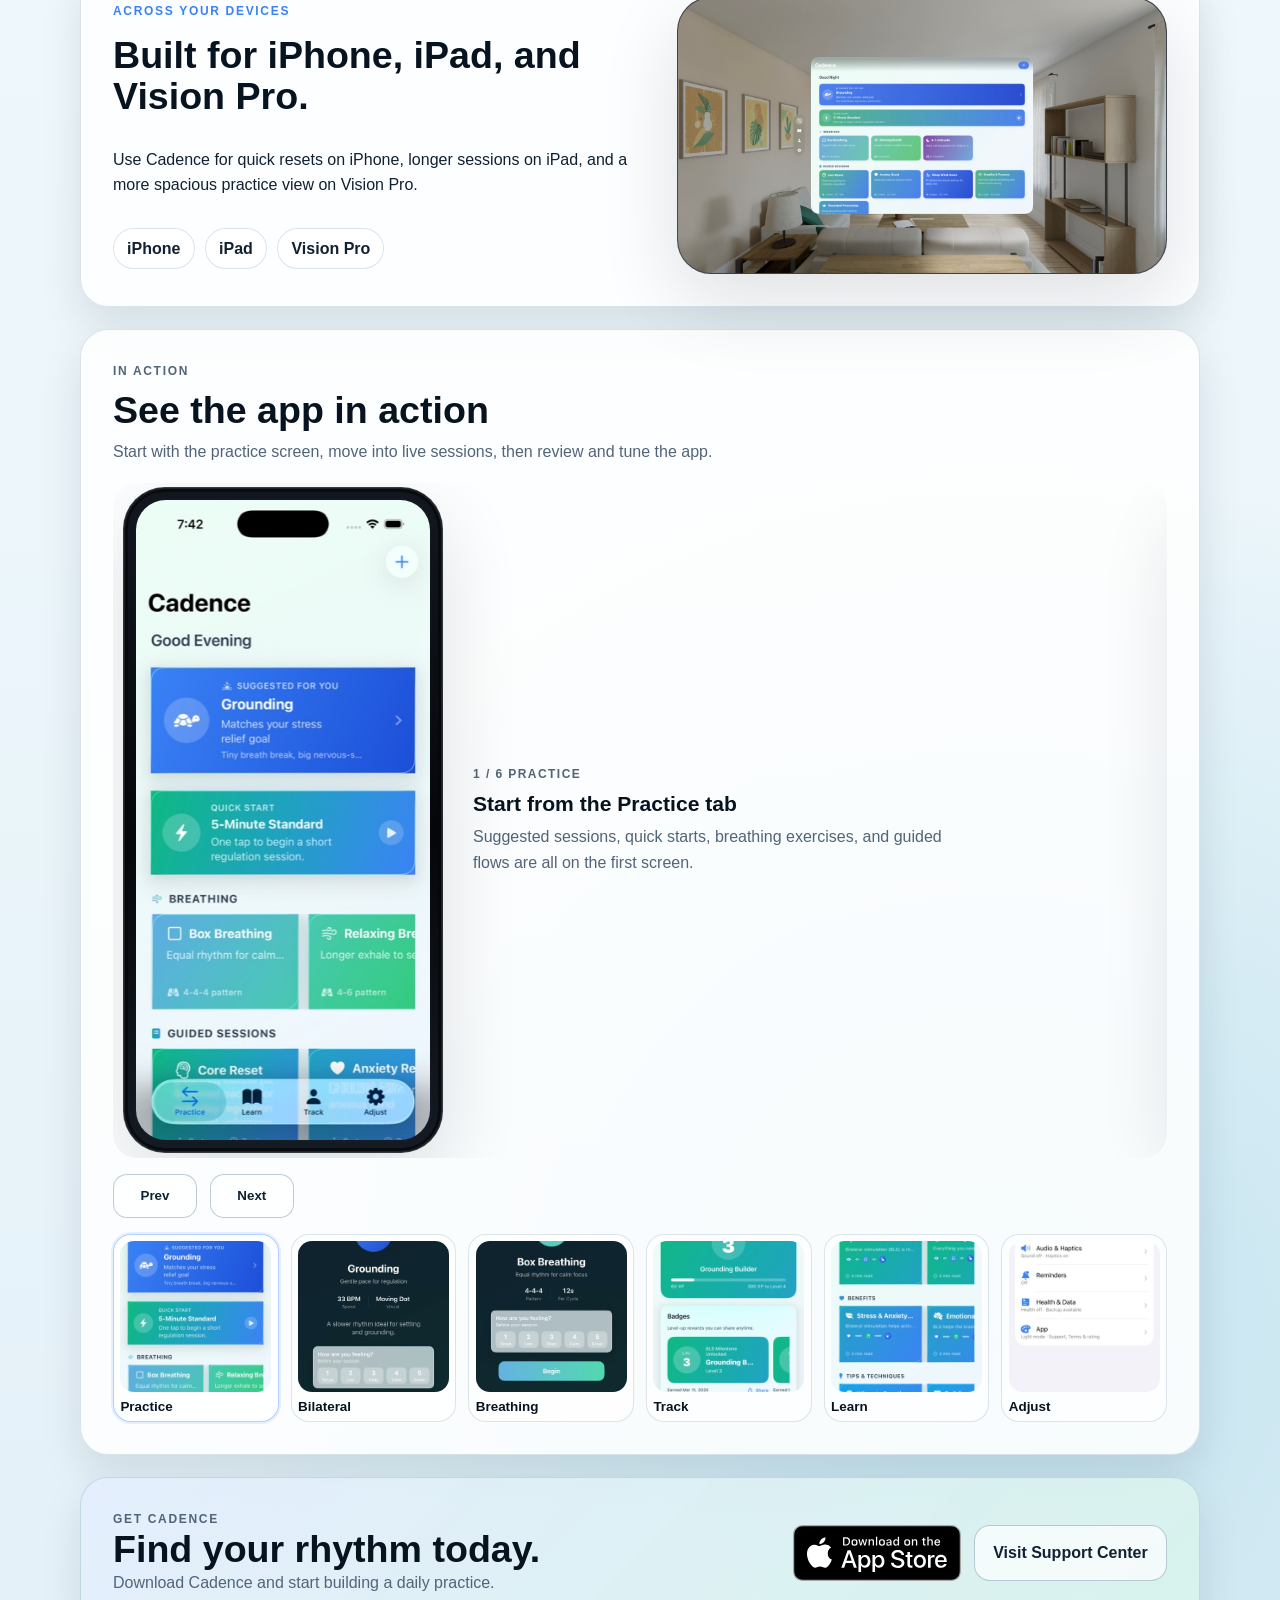
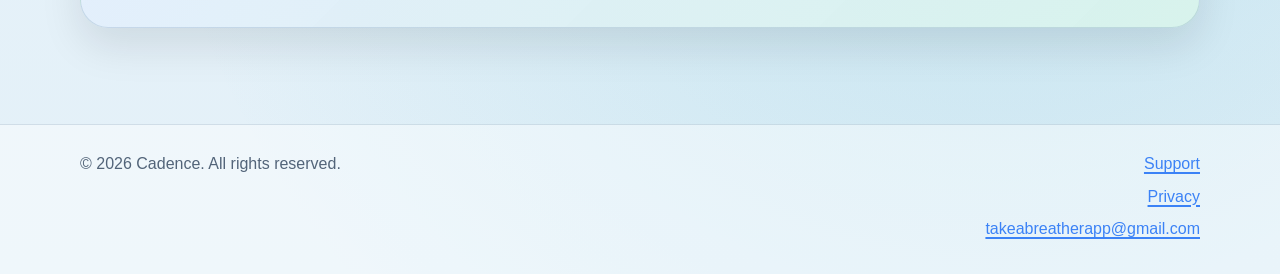
==== commit 43d651d0: "Update index.html" ====
--- a/docs/index.html
+++ b/docs/index.html
@@ -6,7 +6,7 @@
     <title>Cadence | Bilateral Stimulation App for iPhone, iPad, and Vision Pro</title>
     <meta
       name="description"
-      content="Cadence pairs bilateral stimulation with guided breathwork for quick grounding sessions, everyday resets, and daily practice on iPhone, iPad, and Vision Pro."
+      content="Cadence pairs bilateral stimulation with guided breathwork for everyday sessions and daily practice on iPhone, iPad, and Vision Pro."
     />
     <link rel="canonical" href="https://paulgovan.github.io/Cadence/" />
 
@@ -32,8 +32,8 @@
         "@type": "SoftwareApplication",
         "name": "Cadence",
         "operatingSystem": "iOS, iPadOS, visionOS",
-        "applicationCategory": "HealthApplication",
-        "description": "Cadence pairs bilateral stimulation with guided breathwork for quick grounding sessions, everyday resets, and daily practice on iPhone, iPad, and Vision Pro.",
+        "applicationCategory": "LifestyleApplication",
+        "description": "Cadence pairs bilateral stimulation with guided breathwork for everyday sessions and daily practice on iPhone, iPad, and Vision Pro.",
         "url": "https://paulgovan.github.io/Cadence/",
         "image": "https://paulgovan.github.io/Cadence/assets/app-icon.png",
         "screenshot": "https://paulgovan.github.io/Cadence/assets/media/practice-iphone.jpg",
@@ -81,7 +81,7 @@
             <h1>Find your rhythm.</h1>
             <p class="lead">
               Cadence pairs bilateral stimulation with guided breathwork
-              for quick grounding sessions and longer regulation work.
+              for quick daily sessions and longer focused practice.
             </p>
 
             <div class="action-row">
@@ -136,28 +136,28 @@
 
         <section id="science" class="section section-panel">
           <div class="section-intro">
-            <p class="eyebrow">The Science</p>
+            <p class="eyebrow">How It Works</p>
             <h2>How bilateral stimulation works.</h2>
-            <p>Alternating left-right cues can help anchor attention, create a steady rhythm, and make breathwork easier to follow.</p>
+            <p>Alternating left-right cues create a simple visual rhythm that pairs naturally with breathwork.</p>
           </div>
 
           <div class="signal-grid">
             <article class="signal-card">
               <span class="signal-label">01</span>
-              <h3>A left-right cue can anchor attention</h3>
-              <p>Tracking movement across the screen gives your attention a simple task, which can interrupt spiraling or mental drift.</p>
+              <h3>A left-right cue creates a simple rhythm</h3>
+              <p>Tracking movement across the screen gives your attention a simple, repeatable task to follow.</p>
             </article>
 
             <article class="signal-card">
               <span class="signal-label">02</span>
-              <h3>Rhythm can feel steadying</h3>
-              <p>A repeatable pace gives the nervous system a structured pattern to follow, which many people experience as settling.</p>
+              <h3>Rhythm is easy to stay with</h3>
+              <p>A consistent pace creates a predictable pattern that is straightforward to follow during a session.</p>
             </article>
 
             <article class="signal-card">
               <span class="signal-label">03</span>
-              <h3>Breathwork adds another regulation signal</h3>
-              <p>Pairing bilateral stimulation with slower breathing can support a calmer pace and help the practice feel more grounded.</p>
+              <h3>Breathwork pairs with the rhythm</h3>
+              <p>Adding structured breathing to bilateral stimulation gives two simple patterns to follow at once.</p>
             </article>
           </div>
         </section>
@@ -173,7 +173,7 @@
             <article class="feature-card">
               <p class="feature-kicker">Presets</p>
               <h3>Start quickly</h3>
-              <p>Jump into stress relief, sleep prep, processing, or focus sessions in just a few taps.</p>
+              <p>Jump into wind-down, focus, energizing, or custom sessions in just a few taps.</p>
             </article>
 
             <article class="feature-card">
